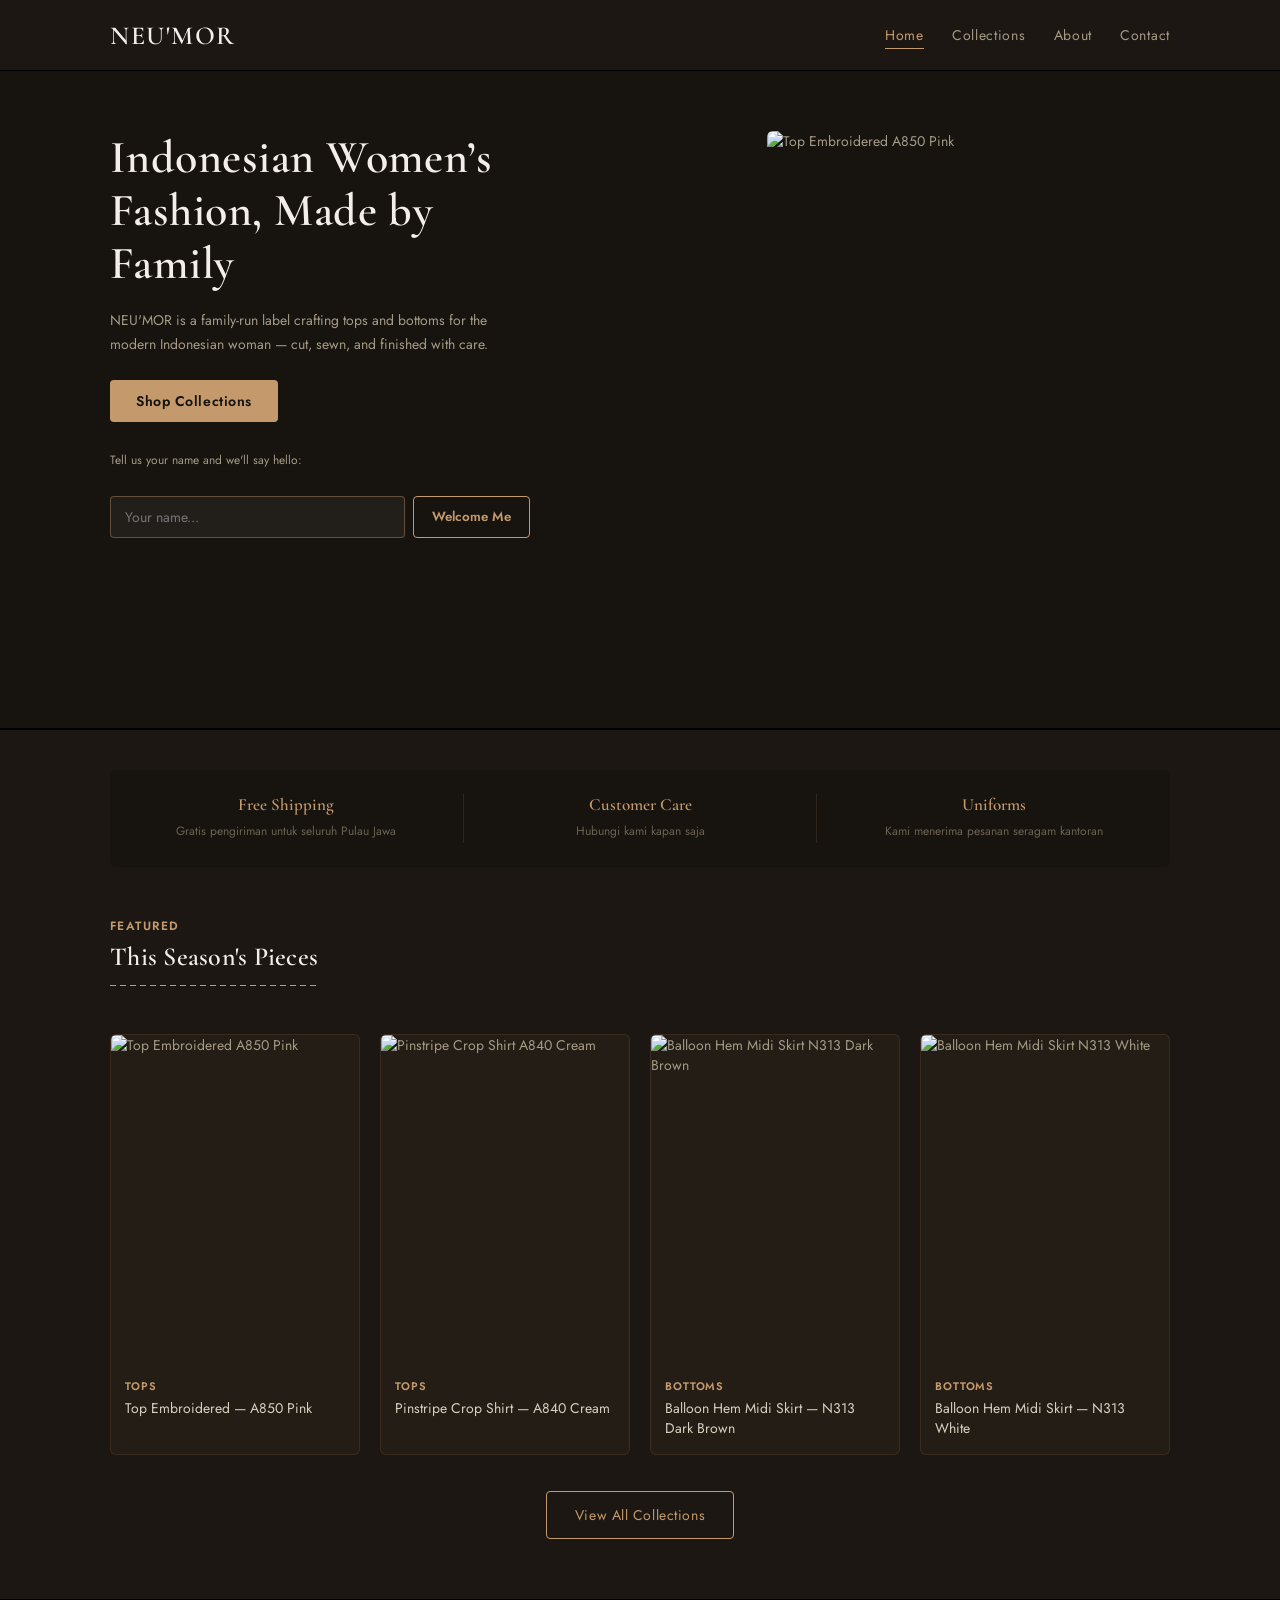
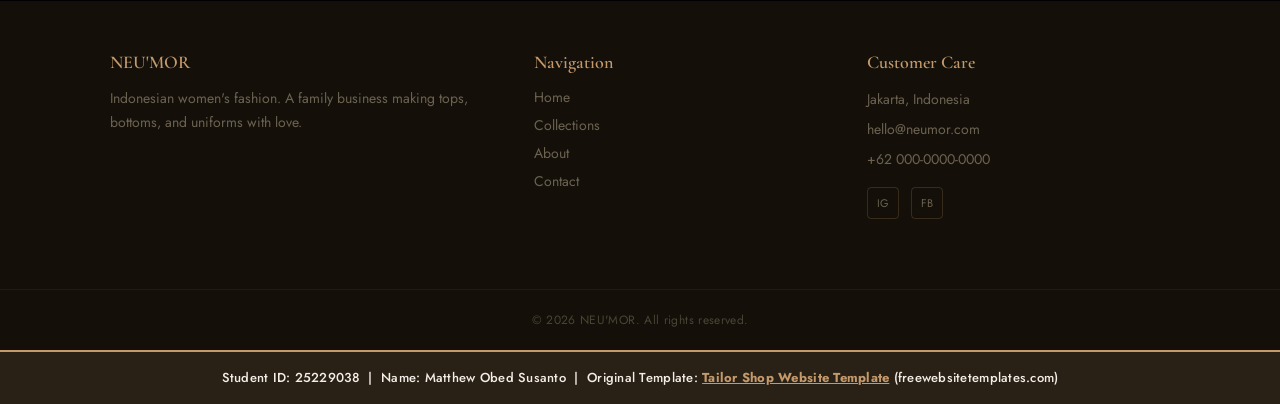
==== index.html @ 1175af2b "Update index.html" ====
<!DOCTYPE html>
<!-- Website template by freewebsitetemplates.com, adapted for NEU'MOR -->
<html lang="en">
<head>
	<meta charset="UTF-8">
	<meta name="viewport" content="width=device-width, initial-scale=1.0">
	<title>NEU'MOR — Indonesian Women's Fashion SOSOOOOOSOSO COOOOLSLLSLLL</title>
	<meta name="description" content="NEU'MOR is a family-run Indonesian women's fashion brand crafting tops and bottoms with care.">
	<link rel="stylesheet" type="text/css" href="style.css">
</head>
<body>
<script>
		var visitorName = window.prompt("Hello, please input your name:");
		if (visitorName && visitorName.trim() !== "") {
			window.alert("Welcome to NEU'MOR, " + visitorName.trim() + "! Where heritage meets modernity.");
		} else {
			window.alert("Welcome to NEU'MOR! Where heritage meets modernity.");
		}
	</script>
	<div id="header">
		<div>
			<a href="index.html" id="logo">NEU'MOR</a>
			<ul>
				<li class="current">
					<a href="index.html">Home</a>
				</li>
				<li>
					<a href="product.html">Collections</a>
				</li>
				<li>
					<a href="about.html">About</a>
				</li>
				<li>
					<a href="contact.html">Contact</a>
				</li>
			</ul>
		</div>
	</div>

	<!-- Welcoming message, shown by JS on page load (index page only) -->
	<div id="welcome-banner">
		<p>★ Welcome to NEU'MOR! Where heritage meets modernity. ★ <button id="banner-close" aria-label="Close">&times;</button></p>
	</div>

	<div id="body">
		<div id="featured">
			<div class="first">
				<div>
					<h1>Indonesian Women&#8217;s Fashion, Made by Family</h1>
					<p>
						NEU'MOR is a family-run label crafting tops and bottoms for the modern Indonesian woman — cut, sewn, and finished with care.
					</p>
					<a href="product.html" id="shopnow">Shop Collections</a>

					<!-- Custom JS function: personalized greeting, takes the visitor's name as input -->
					<div class="hero-greeting">
						<p class="hint">Tell us your name and we'll say hello:</p>
						<form id="greeting-form" onsubmit="return showGreeting(event)">
							<input type="text" id="name-input" placeholder="Your name...">
							<button type="submit">Welcome Me</button>
						</form>
						<div id="greeting-result"></div>
					</div>
				</div>
			</div>
			<div class="last">
				<img src="https://neumor.com/wp-content/uploads/2026/05/A850-PINK-1-510x765.jpg" alt="Top Embroidered A850 Pink">
			</div>
		</div>

		<div id="content">
			<div id="home">

				<ul class="info-strips">
					<li>
						<h2>Free Shipping</h2>
						<p>Gratis pengiriman untuk seluruh Pulau Jawa</p>
					</li>
					<li>
						<h2>Customer Care</h2>
						<p>Hubungi kami kapan saja</p>
					</li>
					<li>
						<h2>Uniforms</h2>
						<p>Kami menerima pesanan seragam kantoran</p>
					</li>
				</ul>

				<h4>Featured</h4>
				<h1 class="section-heading">This Season's Pieces</h1>
				<ul class="product-list" style="margin-top:24px;">
					<li>
						<img src="https://neumor.com/wp-content/uploads/2026/05/A850-PINK-1-510x765.jpg" alt="Top Embroidered A850 Pink">
						<div>
							<span>Tops</span>
							<h2>Top Embroidered — A850 Pink</h2>
						</div>
					</li>
					<li>
						<img src="https://neumor.com/wp-content/uploads/2026/05/A840-CREAM-2-510x765.jpg" alt="Pinstripe Crop Shirt A840 Cream">
						<div>
							<span>Tops</span>
							<h2>Pinstripe Crop Shirt — A840 Cream</h2>
						</div>
					</li>
					<li>
						<img src="https://neumor.com/wp-content/uploads/2026/02/N313-DBROWN-3-510x765.jpg" alt="Balloon Hem Midi Skirt N313 Dark Brown">
						<div>
							<span>Bottoms</span>
							<h2>Balloon Hem Midi Skirt — N313 Dark Brown</h2>
						</div>
					</li>
					<li>
						<img src="https://neumor.com/wp-content/uploads/2025/10/N313-WHITE-10-510x765.jpg" alt="Balloon Hem Midi Skirt N313 White">
						<div>
							<span>Bottoms</span>
							<h2>Balloon Hem Midi Skirt — N313 White</h2>
						</div>
					</li>
				</ul>
				<p class="text-center">
					<a href="product.html" class="btn-outline">View All Collections</a>
				</p>
			</div>
		</div>
	</div>

	<div id="footer">
		<div class="cols">
			<div class="brand">
				<h4>NEU'MOR</h4>
				<p>Indonesian women's fashion. A family business making tops, bottoms, and uniforms with love.</p>
			</div>
			<div>
				<h4>Navigation</h4>
				<ul>
					<li><a href="index.html">Home</a></li>
					<li><a href="product.html">Collections</a></li>
					<li><a href="about.html">About</a></li>
					<li><a href="contact.html">Contact</a></li>
				</ul>
			</div>
			<div>
				<h4>Customer Care</h4>
				<p>Jakarta, Indonesia</p>
				<p>hello@neumor.com</p>
				<p>+62 000-0000-0000</p>
				<div class="social">
					<a href="https://www.instagram.com/neumor_official/" target="_blank">IG</a>
					<a href="https://www.facebook.com/Neumorofficial" target="_blank">FB</a>
				</div>
			</div>
		</div>
		<p class="footnote">
			&copy; 2026 NEU'MOR. All rights reserved.
		</p>
		<p class="footnote credit">
			Student ID: 25229038 &nbsp;|&nbsp; Name: Matthew Obed Susanto &nbsp;|&nbsp; Original Template: <a href="https://freewebsitetemplates.com/preview/tailorshopwebsitetemplate/index.html" target="_blank">Tailor Shop Website Template</a> (freewebsitetemplates.com)
		</p>
	</div>

	<script src="js/script.js"></script>
</body>
</html>
---- style.css ----
/* Website template by freewebsitetemplates.com — modified for NEU'MOR */
@import url('https://fonts.googleapis.com/css2?family=Cormorant+Garamond:wght@400;500;600;700&family=Jost:wght@300;400;500;600&display=swap');

* {
	box-sizing: border-box;
}
body {
	background: #17130f;
	color: #a49a86;
	font-family: 'Jost', Arial, Helvetica, sans-serif;
	font-size: 14px;
	margin: 0;
	min-width: 320px;
	padding: 0;
}
a {
	outline: none;
}
img {
	border: 0;
	max-width: 100%;
}
p {
	line-height: 24px;
	margin: 0;
}
p a {
	color: #a49a86;
}
p a:hover,
#footer div div.last div a:hover,
#body div#content div#product ul li h2 a:hover {
	color: #C49A6C;
}

/* ============ HEADER ============ */
#header {
	background: #1c1712;
	border-bottom: 1px solid #000000;
	position: sticky;
	top: 0;
	z-index: 100;
}
#header div {
	margin: 0 auto;
	overflow: hidden;
	padding: 0 20px;
	max-width: 1100px;
	display: flex;
	align-items: center;
	justify-content: space-between;
	height: 70px;
}
#header div a#logo {
	color: #F3EFE8;
	font-family: 'Cormorant Garamond', Georgia, serif;
	font-size: 26px;
	font-weight: 600;
	letter-spacing: 0.06em;
	text-decoration: none;
}
#header div ul {
	list-style: none;
	margin: 0;
	padding: 0;
	display: flex;
}
#header div ul li {
	padding: 0 0 0 28px;
}
#header div ul li a {
	color: #a49a86;
	font-family: 'Jost', Arial, sans-serif;
	font-size: 14px;
	letter-spacing: 0.05em;
	text-decoration: none;
	transition: color 0.2s;
}
#header div ul li.current a,
#header div ul li a:hover {
	color: #C49A6C;
}

/* ============ WELCOME BANNER (JS-triggered) ============ */
#welcome-banner {
	background: #C49A6C;
	color: #17130f;
	text-align: center;
	padding: 12px 16px;
	font-family: 'Jost', sans-serif;
	letter-spacing: 0.04em;
	display: none;
}
#welcome-banner.show {
	display: block;
	animation: welcomeFade 0.5s ease-in;
}
@keyframes welcomeFade {
	from { opacity: 0; }
	to { opacity: 1; }
}

/* ============ BODY / FEATURED (hero areas) ============ */
#body {
	width: 100%;
}
#body div#featured {
	margin: 0 auto;
	max-width: 1100px;
	overflow: hidden;
	padding: 0 20px;
}

/* --- Home hero: split layout like the original template's div.first / div.last --- */
#body div#featured div.first {
	float: left;
	overflow: hidden;
	padding: 60px 0;
	width: 58%;
}
#body div#featured div.first div {
	font-family: 'Cormorant Garamond', Georgia, serif;
	max-width: 420px;
}
#body div#featured div.first div h1 {
	color: #F3EFE8;
	font-size: 46px;
	font-weight: 600;
	line-height: 1.15;
	letter-spacing: 0.01em;
	margin: 0 0 18px;
}
#body div#featured div.first div p {
	font-family: 'Jost', sans-serif;
	color: #a49a86;
	line-height: 24px;
	margin: 0 0 24px;
}
#body div#featured div.first div a#shopnow {
	background: #C49A6C;
	border-radius: 4px;
	color: #17130f;
	display: inline-block;
	font-family: 'Jost', sans-serif;
	font-weight: 600;
	height: 42px;
	letter-spacing: 0.04em;
	line-height: 42px;
	padding: 0 26px;
	text-decoration: none;
	transition: background 0.2s;
}
#body div#featured div.first div a#shopnow:hover {
	background: #B8895C;
}
#body div#featured div.last {
	float: right;
	padding: 60px 0;
	width: 38%;
}
#body div#featured div.last img {
	display: block;
	border-radius: 6px;
	width: 100%;
	aspect-ratio: 3/4;
	object-fit: cover;
}

/* --- Product/About/Contact hero: single heading block --- */
#body div#featured h3 {
	color: #F3EFE8;
	font-family: 'Cormorant Garamond', Georgia, serif;
	font-size: 32px;
	font-weight: 600;
	letter-spacing: 0.02em;
	line-height: 1.3;
	text-align: center;
	padding: 56px 0 8px;
	margin: 0;
}
#body div#featured p.tagline {
	text-align: center;
	color: #756c5c;
	max-width: 480px;
	margin: 0 auto;
	padding: 0 0 40px;
}

/* ============ CONTENT WRAPPER ============ */
#body div#content {
	background: #1c1712;
	border-bottom: 2px solid #000000;
	border-top: 2px solid #000000;
	padding: 40px 0 60px;
	width: 100%;
}
#body div#content div#home,
#body div#content div#product,
#body div#content div#about,
#body div#content div#contact {
	margin: 0 auto;
	overflow: hidden;
	max-width: 1100px;
	padding: 0 20px;
}
#body div#content h4 {
	color: #C49A6C;
	font-family: 'Jost', sans-serif;
	font-size: 12px;
	font-weight: 600;
	letter-spacing: 0.12em;
	text-transform: uppercase;
	margin: 0 0 6px;
}

/* Section heading — signature seam divider (hand-stitched motif) */
.section-heading {
	font-family: 'Cormorant Garamond', Georgia, serif;
	font-size: 26px;
	font-weight: 600;
	color: #F3EFE8;
	letter-spacing: 0.01em;
	position: relative;
	padding-bottom: 14px;
	margin: 0 0 24px;
	display: inline-block;
}
.section-heading::after {
	content: "";
	position: absolute;
	left: 0;
	bottom: 0;
	width: 100%;
	height: 1px;
	background-image: linear-gradient(to right, #C49A6C 60%, transparent 0%);
	background-size: 10px 1px;
	background-repeat: repeat-x;
}

/* ============ HOME — welcome / greeting card ============ */
.hero-greeting {
	margin-top: 26px;
	max-width: 380px;
}
.hero-greeting p.hint {
	color: #756c5c;
	font-size: 12px;
	margin: 0 0 10px;
}
#greeting-form {
	display: flex;
	gap: 8px;
}
#greeting-form input {
	flex: 1;
	background: rgba(255,255,255,0.05);
	border: 1px solid rgba(196,154,108,0.4);
	border-radius: 4px;
	color: #F3EFE8;
	padding: 10px 14px;
	font-family: 'Jost', sans-serif;
	font-size: 14px;
}
#greeting-form input:focus {
	outline: none;
	border-color: #C49A6C;
}
#greeting-form button {
	background: transparent;
	border: 1px solid #C49A6C;
	border-radius: 4px;
	color: #C49A6C;
	font-family: 'Jost', sans-serif;
	font-weight: 600;
	padding: 0 18px;
	cursor: pointer;
	transition: background 0.2s, color 0.2s;
}
#greeting-form button:hover {
	background: #C49A6C;
	color: #17130f;
}
#greeting-result .greeting-box {
	margin-top: 14px;
	background: #241d16;
	border: 1px solid #C49A6C;
	color: #F3EFE8;
	border-radius: 6px;
	padding: 14px 16px;
	max-width: 380px;
	opacity: 1;
	animation: greetingSlide 0.4s ease-out;
}
#greeting-result .greeting-box p:first-child {
	font-family: 'Cormorant Garamond', Georgia, serif;
	font-size: 18px;
	font-weight: 600;
	color: #C49A6C;
	margin: 0 0 4px;
}
#greeting-result .greeting-box p:last-child {
	font-size: 13px;
	color: #d8d0bf;
}
@keyframes greetingSlide {
	from { opacity: 0; transform: translateY(-14px); }
	to { opacity: 1; transform: translateY(0); }
}

/* 2) Nav link hover underline sweep */
#header div ul li a {
	position: relative;
	padding-bottom: 4px;
}
#header div ul li a::after {
	content: "";
	position: absolute;
	left: 0;
	bottom: 0;
	width: 0;
	height: 1px;
	background: #C49A6C;
	transition: width 0.25s ease;
}
#header div ul li a:hover::after,
#header div ul li.current a::after {
	width: 100%;
}

/* 3) Footer credit line */
#footer p.footnote.credit {
	color: #F3EFE8;
	background: #2a2116;
	padding: 14px 20px;
	margin: 0;
	border-top: 2px solid #C49A6C;
	font-size: 13px;
	font-weight: 500;
	letter-spacing: 0.02em;
}
#footer p.footnote.credit a {
	color: #C49A6C;
	font-weight: 700;
	text-decoration: underline;
}

/* 4) Welcome banner close button */
#welcome-banner button#banner-close {
	background: none;
	border: none;
	color: #17130f;
	font-size: 16px;
	line-height: 1;
	margin-left: 10px;
	cursor: pointer;
	vertical-align: middle;
}

/* ============ INFO STRIPS ============ */
#body div#content div#home ul.info-strips {
	list-style: none;
	margin: 0 0 50px;
	padding: 24px 0;
	background: #17130f;
	border-radius: 6px;
	display: flex;
	text-align: center;
}
#body div#content div#home ul.info-strips li {
	flex: 1;
	border-left: 1px solid rgba(196,154,108,0.15);
}
#body div#content div#home ul.info-strips li:first-child {
	border: none;
}
#body div#content div#home ul.info-strips li h2 {
	font-family: 'Cormorant Garamond', Georgia, serif;
	color: #C49A6C;
	font-size: 17px;
	font-weight: 600;
	margin: 0 0 4px;
}
#body div#content div#home ul.info-strips li p {
	font-size: 12px;
	color: #6b6252;
}

/* ============ PRODUCT GRID (Home teaser + Collections page) ============ */
#body div#content ul.product-list {
	list-style: none;
	margin: 0;
	overflow: hidden;
	padding: 0;
	display: grid;
	grid-template-columns: repeat(4, 1fr);
	gap: 20px;
}
#body div#content ul.product-list li {
	background: #241d16;
	border: 1px solid rgba(196,154,108,0.12);
	border-radius: 6px;
	overflow: hidden;
	transition: border-color 0.25s, transform 0.25s;
}
#body div#content ul.product-list li:hover {
	border-color: #C49A6C;
	transform: translateY(-3px);
}
#body div#content ul.product-list li img {
	display: block;
	width: 100%;
	aspect-ratio: 3/4;
	object-fit: cover;
}
#body div#content ul.product-list li div {
	padding: 12px 14px 16px;
}
#body div#content ul.product-list li span {
	color: #C49A6C;
	font-size: 11px;
	font-weight: 600;
	letter-spacing: 0.08em;
	text-transform: uppercase;
	display: block;
	margin: 0 0 4px;
}
#body div#content ul.product-list li h2 {
	color: #d8d0bf;
	font-family: 'Jost', sans-serif;
	font-size: 14px;
	font-weight: 400;
	line-height: 20px;
	margin: 0;
}
p.text-center {
	text-align: center;
	margin: 36px 0 0;
}
a.btn-outline {
	display: inline-block;
	border: 1px solid #C49A6C;
	color: #C49A6C;
	border-radius: 4px;
	padding: 11px 28px;
	font-family: 'Jost', sans-serif;
	letter-spacing: 0.04em;
	text-decoration: none;
	transition: background 0.2s, color 0.2s;
}
a.btn-outline:hover {
	background: #C49A6C;
	color: #17130f;
}

/* ============ COLLECTIONS PAGE — filter bar ============ */
div.filter-bar {
	display: flex;
	justify-content: center;
	gap: 12px;
	margin: 0 0 34px;
}
div.filter-bar button.filter-btn {
	background: #17130f;
	border: 1px solid rgba(196,154,108,0.3);
	border-radius: 4px;
	color: #a49a86;
	font-family: 'Jost', sans-serif;
	font-size: 13px;
	letter-spacing: 0.04em;
	padding: 9px 24px;
	cursor: pointer;
	transition: all 0.2s;
}
div.filter-bar button.filter-btn:hover {
	border-color: #C49A6C;
	color: #C49A6C;
}
div.filter-bar button.filter-btn.active {
	background: #C49A6C;
	border-color: #C49A6C;
	color: #17130f;
}

/* ============ ABOUT PAGE ============ */
#body div#content div#about div.story {
	display: grid;
	grid-template-columns: 1fr 1fr;
	gap: 40px;
	align-items: center;
	padding: 0 0 60px;
}
#body div#content div#about div.story img {
	border-radius: 6px;
	width: 100%;
	aspect-ratio: 3/4;
	object-fit: cover;
}
#body div#content div#about div.story p {
	color: #8c8270;
	margin: 0 0 14px;
	line-height: 1.7;
}
#body div#content div#about ul.values {
	list-style: none;
	margin: 0;
	padding: 32px 0;
	background: #17130f;
	border-radius: 6px;
	display: grid;
	grid-template-columns: repeat(3, 1fr);
	gap: 10px;
	text-align: center;
}
#body div#content div#about ul.values li {
	padding: 0 24px;
	border-left: 1px solid rgba(196,154,108,0.15);
}
#body div#content div#about ul.values li:first-child {
	border: none;
}
#body div#content div#about ul.values li h2 {
	font-family: 'Cormorant Garamond', Georgia, serif;
	color: #C49A6C;
	font-size: 19px;
	font-weight: 600;
	margin: 0 0 8px;
}
#body div#content div#about ul.values li p {
	color: #6b6252;
	font-size: 13px;
}

/* ============ CONTACT PAGE ============ */
#body div#content div#contact {
	display: grid;
	grid-template-columns: 1fr 1.4fr;
	gap: 50px;
	padding-top: 10px;
}
#body div#content div#contact div.details h3 {
	color: #6b6252;
	font-size: 11px;
	font-weight: 600;
	letter-spacing: 0.1em;
	text-transform: uppercase;
	margin: 22px 0 4px;
}
#body div#content div#contact div.details h3:first-child {
	margin-top: 0;
}
#body div#content div#contact div.details p {
	color: #d8d0bf;
}
#body div#content div#contact div.details p a {
	color: #d8d0bf;
	text-decoration: none;
}
#body div#content div#contact div.shipping-note {
	margin-top: 24px;
	background: #17130f;
	border-radius: 6px;
	padding: 18px;
}
#body div#content div#contact div.shipping-note p {
	color: #8c8270;
	font-size: 13px;
}
#body div#content div#contact form {
	background: #17130f;
	border-radius: 6px;
	padding: 28px;
}
#body div#content div#contact form label {
	display: block;
	margin: 0 0 16px;
}
#body div#content div#contact form label span {
	display: block;
	color: #6b6252;
	font-size: 11px;
	font-weight: 600;
	letter-spacing: 0.08em;
	text-transform: uppercase;
	margin: 0 0 6px;
}
#body div#content div#contact form label input,
#body div#content div#contact form label textarea {
	width: 100%;
	background: #241d16;
	border: 1px solid rgba(196,154,108,0.2);
	border-radius: 4px;
	color: #F3EFE8;
	font-family: 'Jost', sans-serif;
	font-size: 14px;
	padding: 11px 14px;
}
#body div#content div#contact form label textarea {
	resize: none;
}
#body div#content div#contact form label input:focus,
#body div#content div#contact form label textarea:focus {
	outline: none;
	border-color: #C49A6C;
}
#body div#content div#contact form input#submit {
	background: #C49A6C;
	border: none;
	border-radius: 4px;
	color: #17130f;
	cursor: pointer;
	font-family: 'Jost', sans-serif;
	font-weight: 600;
	letter-spacing: 0.04em;
	padding: 12px;
	width: 100%;
}
#body div#content div#contact form input#submit:hover {
	background: #B8895C;
}
div.form-success {
	background: #17130f;
	border-radius: 6px;
	padding: 40px 24px;
	text-align: center;
}
div.form-success h3 {
	font-family: 'Cormorant Garamond', Georgia, serif;
	color: #F3EFE8;
	font-size: 22px;
	margin: 0 0 8px;
}
div.form-success p {
	color: #8c8270;
}

/* ============ FOOTER — three columns ============ */
#footer {
	background: #141009;
	font-family: 'Jost', sans-serif;
}
#footer div.cols {
	max-width: 1100px;
	margin: 0 auto;
	padding: 50px 20px;
	display: grid;
	grid-template-columns: 1.3fr 1fr 1fr;
	gap: 30px;
}
#footer div.cols div h4 {
	color: #C49A6C;
	font-family: 'Cormorant Garamond', Georgia, serif;
	font-size: 18px;
	font-weight: 600;
	margin: 0 0 14px;
}
#footer div.cols div.brand p {
	color: #6b6252;
	line-height: 1.7;
}
#footer div.cols div ul {
	list-style: none;
	margin: 0;
	padding: 0;
}
#footer div.cols div ul li {
	margin: 0 0 8px;
}
#footer div.cols div ul li a {
	color: #6b6252;
	text-decoration: none;
}
#footer div.cols div ul li a:hover {
	color: #C49A6C;
}
#footer div.cols div p {
	color: #6b6252;
	margin: 0 0 6px;
}
#footer div.cols div.social {
	margin: 16px 0 20px;
	display: flex;
	gap: 12px;
}
#footer div.cols div.social a {
	color: #6b6252;
	border: 1px solid rgba(196,154,108,0.2);
	border-radius: 4px;
	width: 32px;
	height: 32px;
	display: flex;
	align-items: center;
	justify-content: center;
	text-decoration: none;
	font-size: 11px;
	text-transform: uppercase;
}
#footer div.cols div.social a:hover {
	border-color: #C49A6C;
	color: #C49A6C;
}
#footer div.cols form.newsletter {
	display: flex;
	overflow: hidden;
	border-radius: 4px;
}
#footer div.cols form.newsletter input#newsletter {
	flex: 1;
	border: none;
	background: #241d16;
	color: #a49a86;
	font-family: 'Jost', sans-serif;
	font-size: 13px;
	padding: 0 12px;
	height: 38px;
}
#footer div.cols form.newsletter input#go {
	background: #C49A6C;
	border: none;
	color: #17130f;
	cursor: pointer;
	font-weight: 600;
	padding: 0 16px;
}
#footer p.footnote {
	border-top: 1px solid rgba(196,154,108,0.08);
	color: #4a4436;
	font-size: 12px;
	letter-spacing: 0.03em;
	text-align: center;
	padding: 18px 20px;
	margin: 0;
}
#footer p.footnote a {
	color: #6b6252;
}

/* ============ RESPONSIVE ============ */
@media (max-width: 860px) {
	#header div ul li {
		padding: 0 0 0 16px;
	}
	#body div#featured div.first,
	#body div#featured div.last {
		float: none;
		width: 100%;
	}
	#body div#content ul.product-list {
		grid-template-columns: repeat(2, 1fr);
	}
	#body div#content div#home ul.info-strips,
	#body div#content div#about ul.values {
		flex-direction: column;
		grid-template-columns: 1fr;
	}
	#body div#content div#home ul.info-strips li,
	#body div#content div#about ul.values li {
		border: none;
		padding: 10px 0;
	}
	#body div#content div#about div.story,
	#body div#content div#contact {
		grid-template-columns: 1fr;
	}
	#footer div.cols {
		grid-template-columns: 1fr;
	}
	#greeting-form {
		flex-direction: column;
	}
}
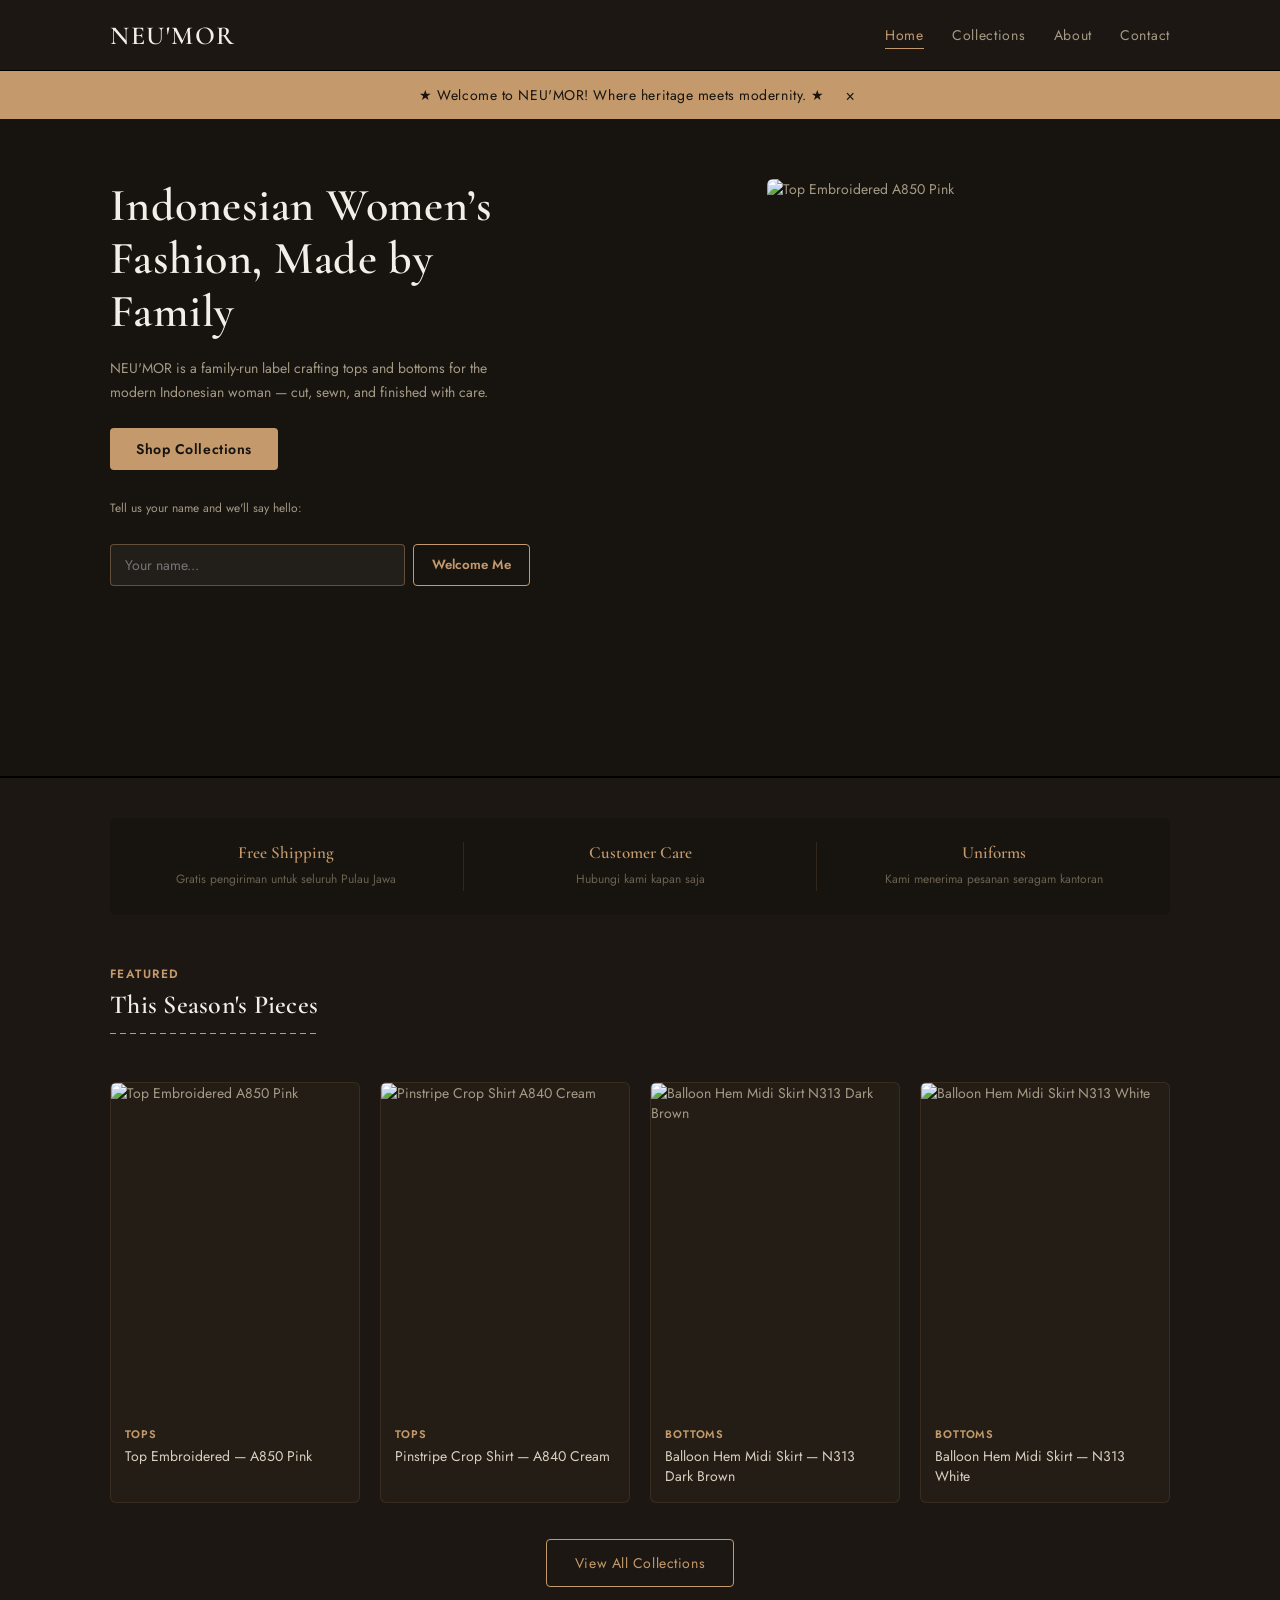
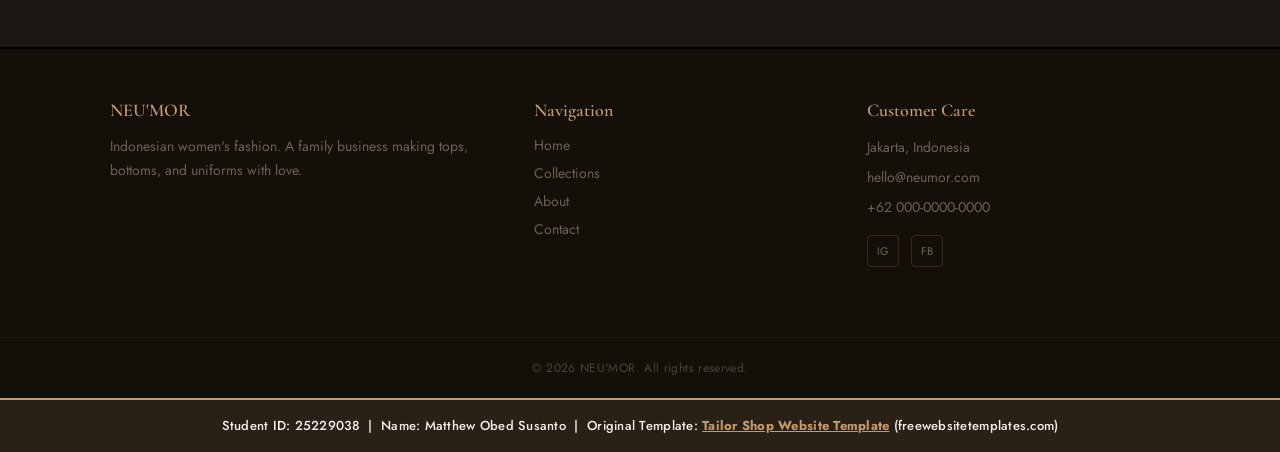
==== commit e23ab09b: "Update index.html" ====
--- a/index.html
+++ b/index.html
@@ -4,7 +4,7 @@
 <head>
 	<meta charset="UTF-8">
 	<meta name="viewport" content="width=device-width, initial-scale=1.0">
-	<title>NEU'MOR — Indonesian Women's Fashion SOSOOOOOSOSO COOOOLSLLSLLL</title>
+	<title>NEU'MOR — Indonesian Women's Fashion</title>
 	<meta name="description" content="NEU'MOR is a family-run Indonesian women's fashion brand crafting tops and bottoms with care.">
 	<link rel="stylesheet" type="text/css" href="style.css">
 </head>
@@ -159,6 +159,6 @@
 		</p>
 	</div>
 
-	<script src="js/script.js"></script>
+	<script src="script.js"></script>
 </body>
 </html>
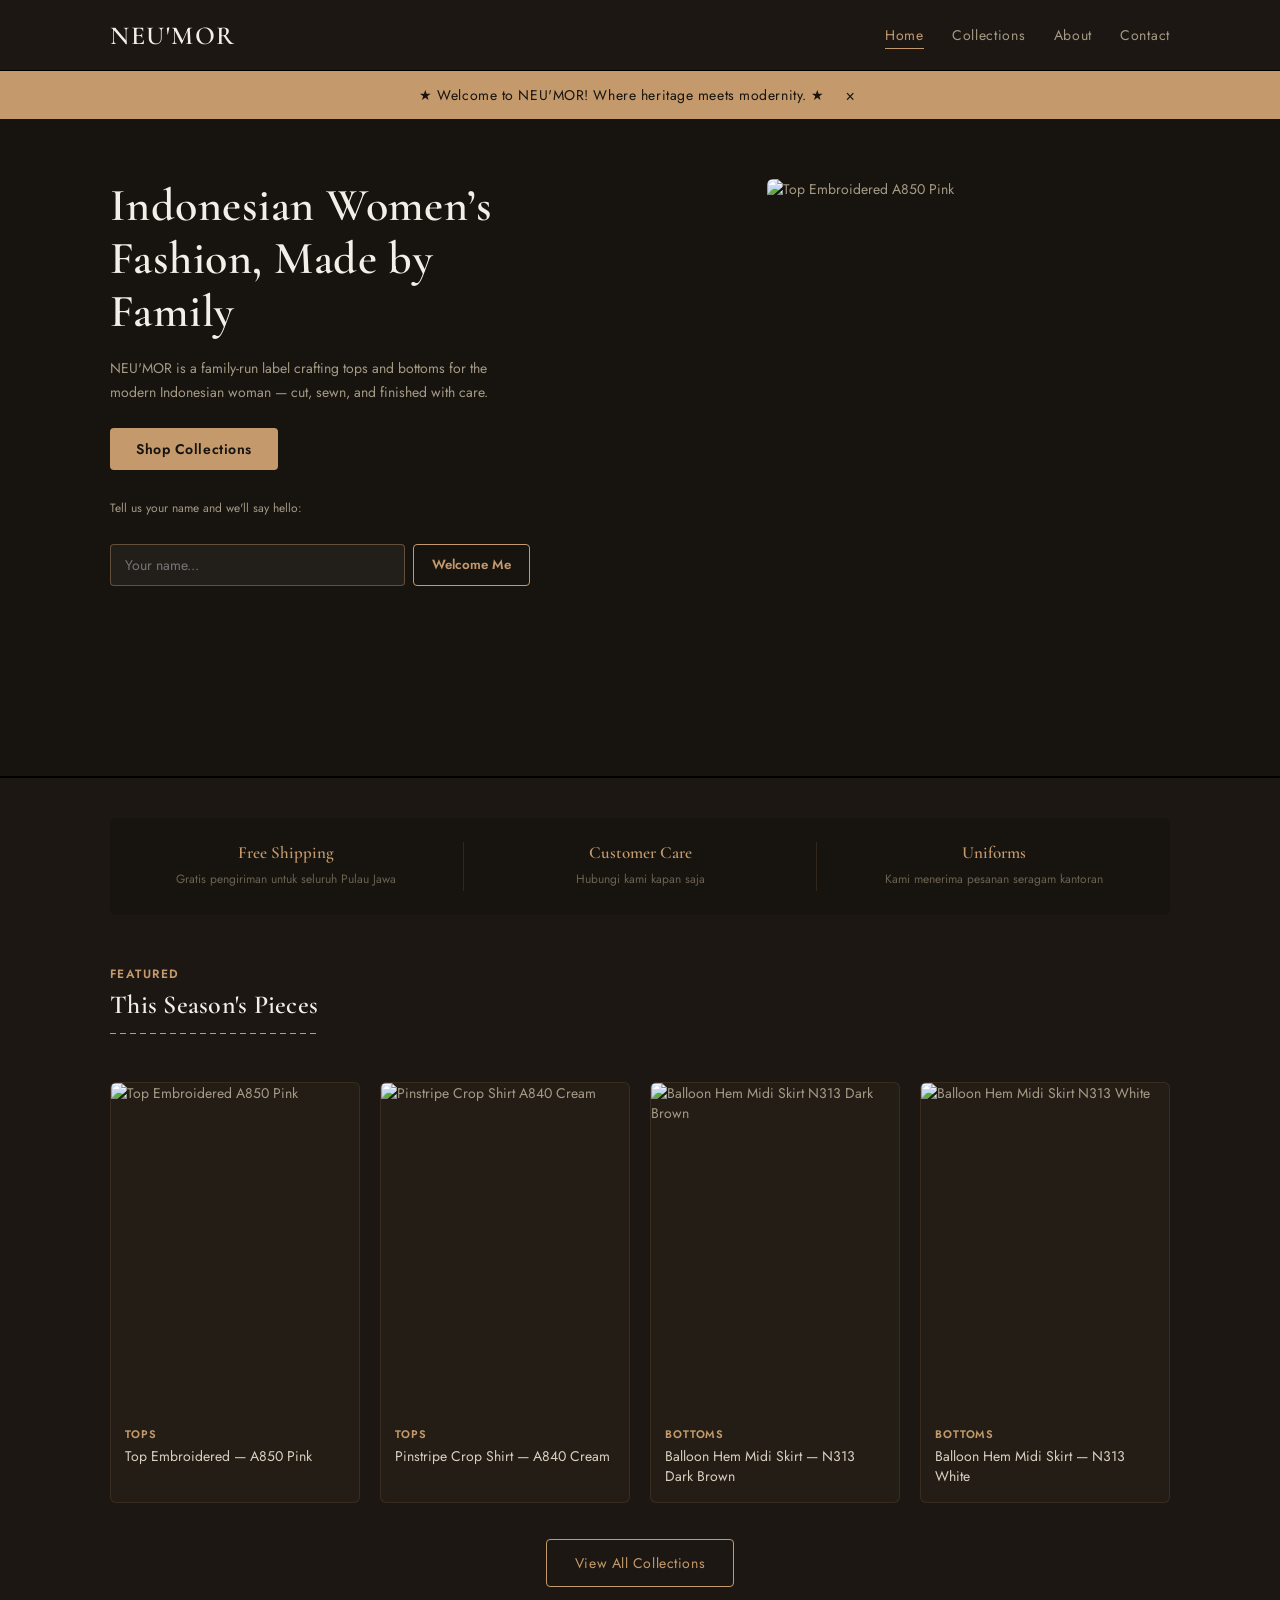
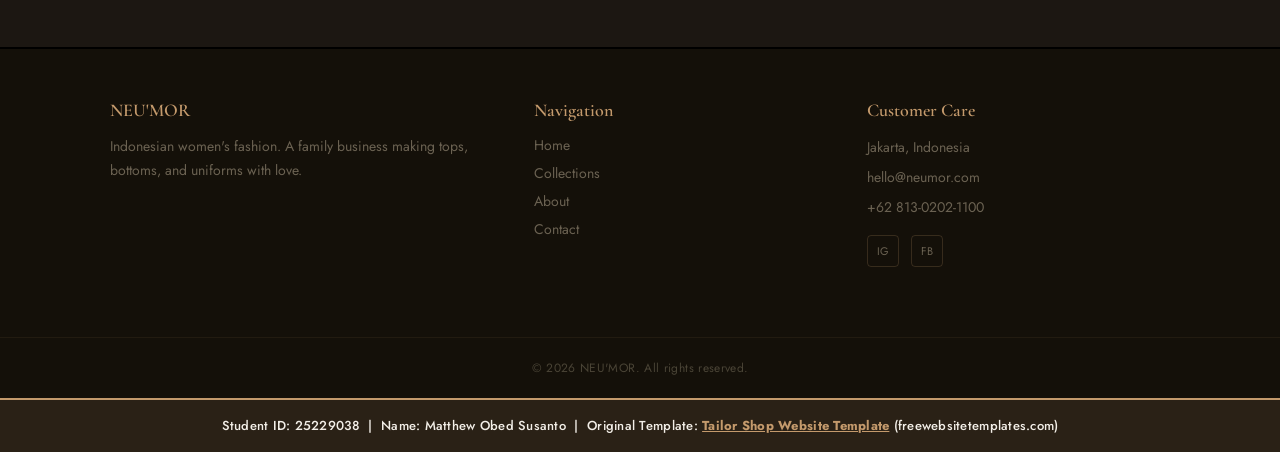
==== commit 3284c2eb: "Update index.html" ====
--- a/index.html
+++ b/index.html
@@ -144,7 +144,7 @@
 				<h4>Customer Care</h4>
 				<p>Jakarta, Indonesia</p>
 				<p>hello@neumor.com</p>
-				<p>+62 000-0000-0000</p>
+				<p>+62 813-0202-1100</p>
 				<div class="social">
 					<a href="https://www.instagram.com/neumor_official/" target="_blank">IG</a>
 					<a href="https://www.facebook.com/Neumorofficial" target="_blank">FB</a>
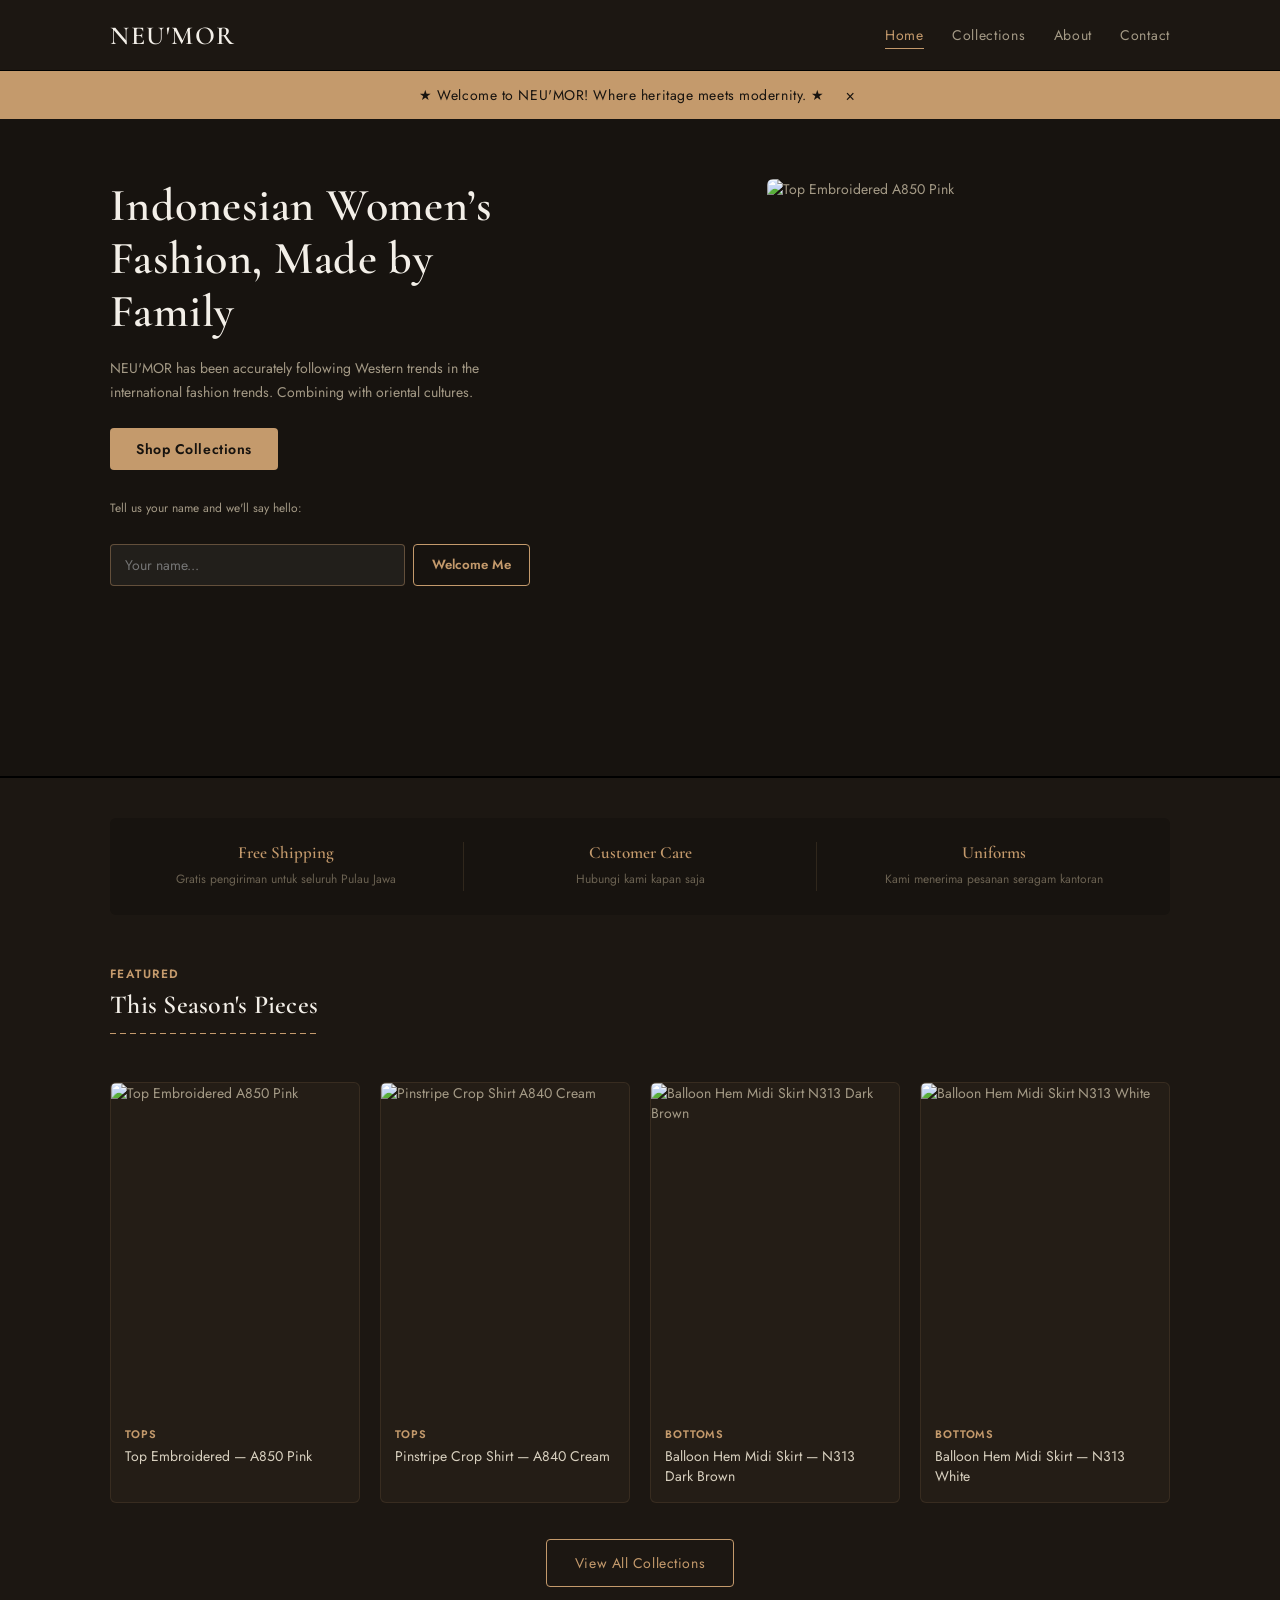
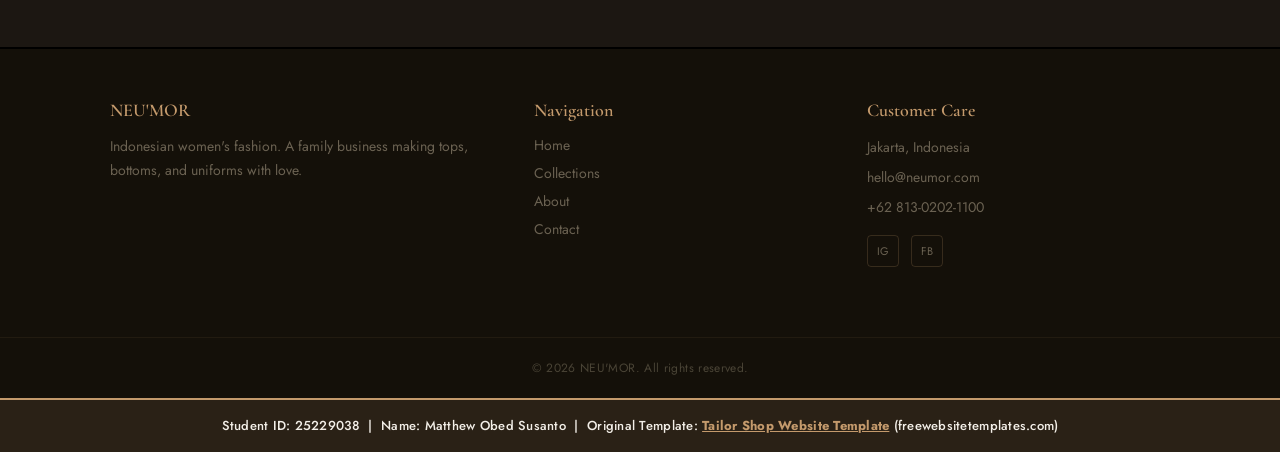
==== commit 0f4404b6: "Update index.html" ====
--- a/index.html
+++ b/index.html
@@ -48,7 +48,7 @@
 				<div>
 					<h1>Indonesian Women&#8217;s Fashion, Made by Family</h1>
 					<p>
-						NEU'MOR is a family-run label crafting tops and bottoms for the modern Indonesian woman — cut, sewn, and finished with care.
+						NEU'MOR has been accurately following Western trends in the international fashion trends. Combining with oriental cultures.
 					</p>
 					<a href="product.html" id="shopnow">Shop Collections</a>
 
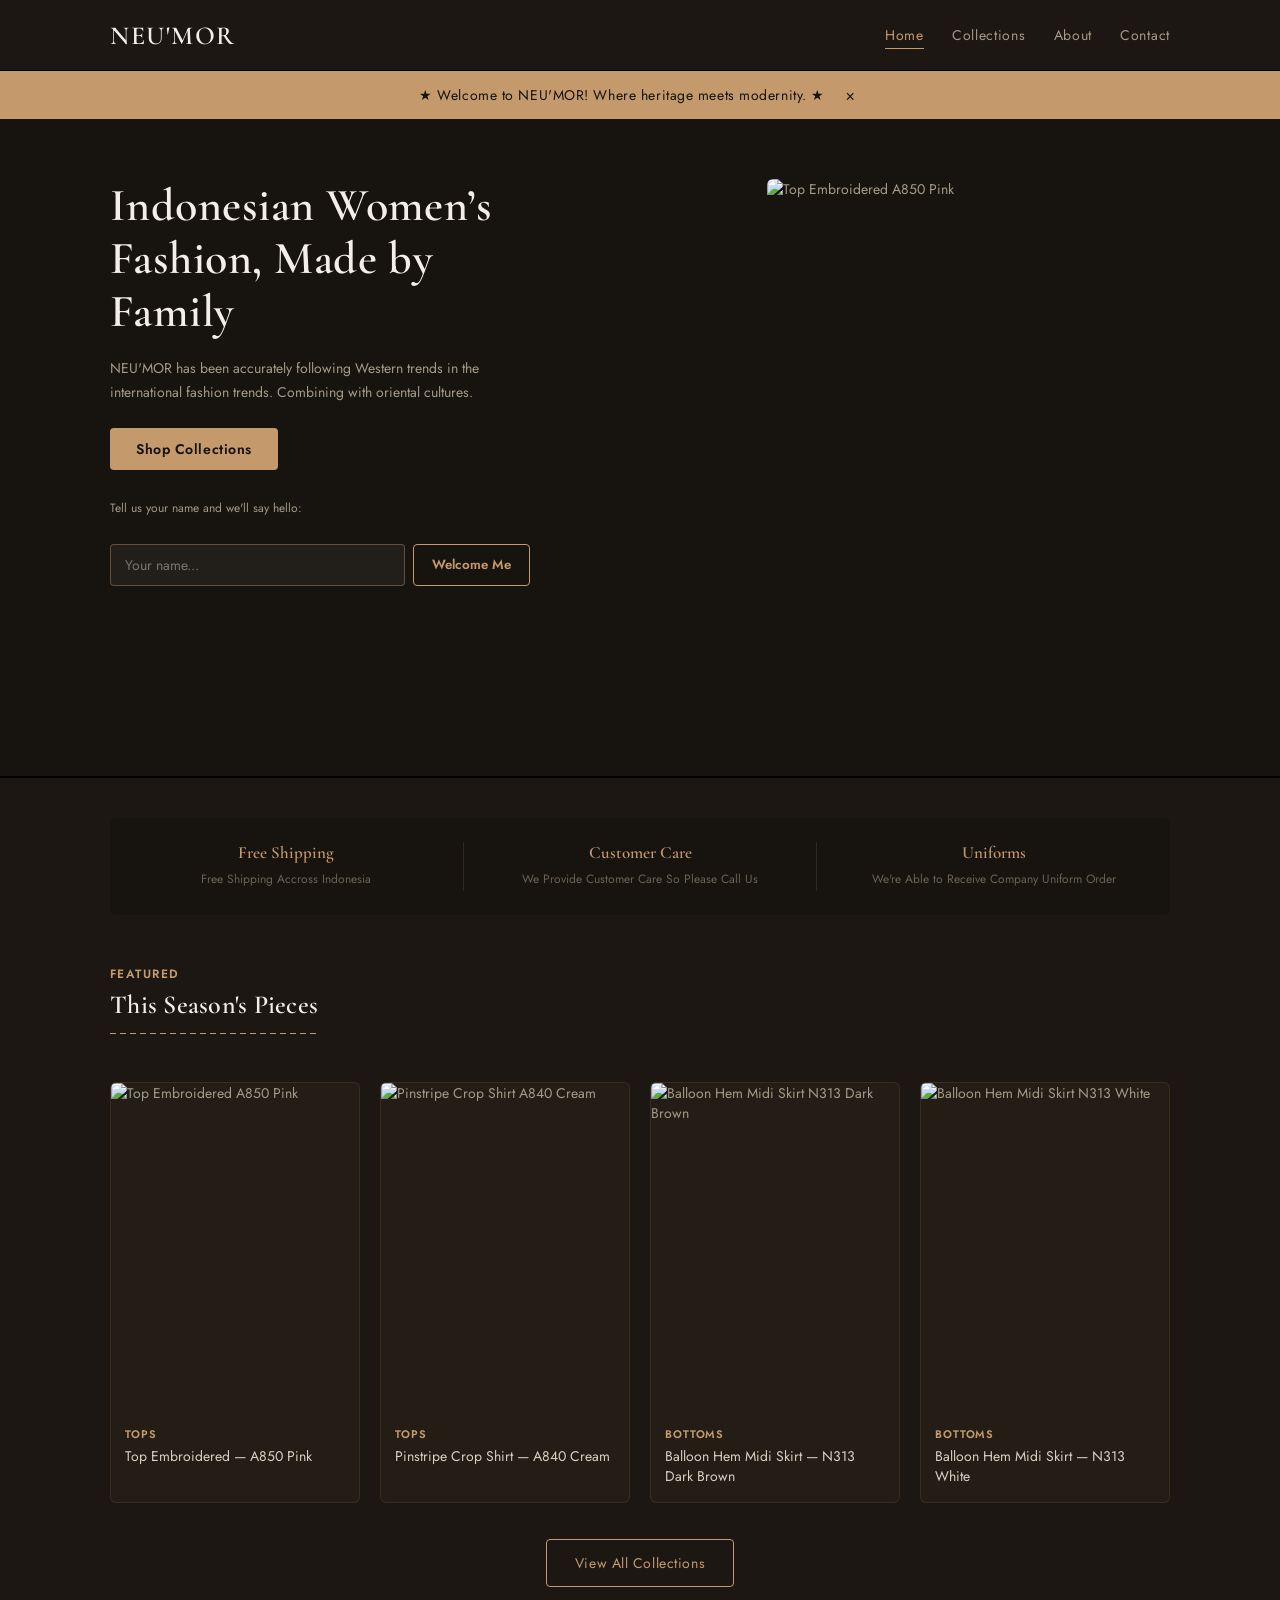
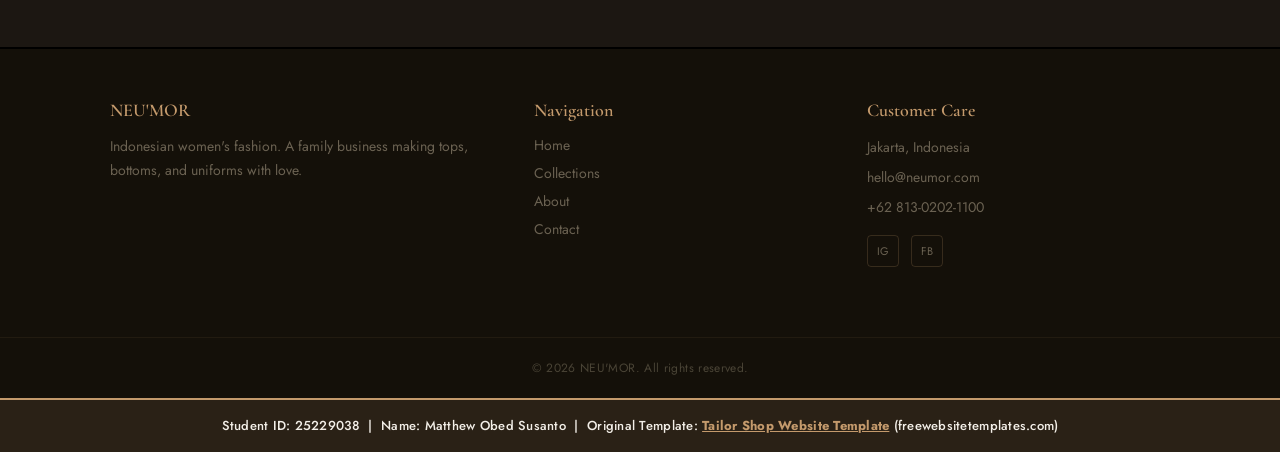
==== commit 9b91a2d9: "Update index.html" ====
--- a/index.html
+++ b/index.html
@@ -74,15 +74,15 @@
 				<ul class="info-strips">
 					<li>
 						<h2>Free Shipping</h2>
-						<p>Gratis pengiriman untuk seluruh Pulau Jawa</p>
+						<p>Free Shipping Accross Indonesia</p>
 					</li>
 					<li>
 						<h2>Customer Care</h2>
-						<p>Hubungi kami kapan saja</p>
+						<p>We Provide Customer Care So Please Call Us</p>
 					</li>
 					<li>
 						<h2>Uniforms</h2>
-						<p>Kami menerima pesanan seragam kantoran</p>
+						<p>We're Able to Receive Company Uniform Order</p>
 					</li>
 				</ul>
 
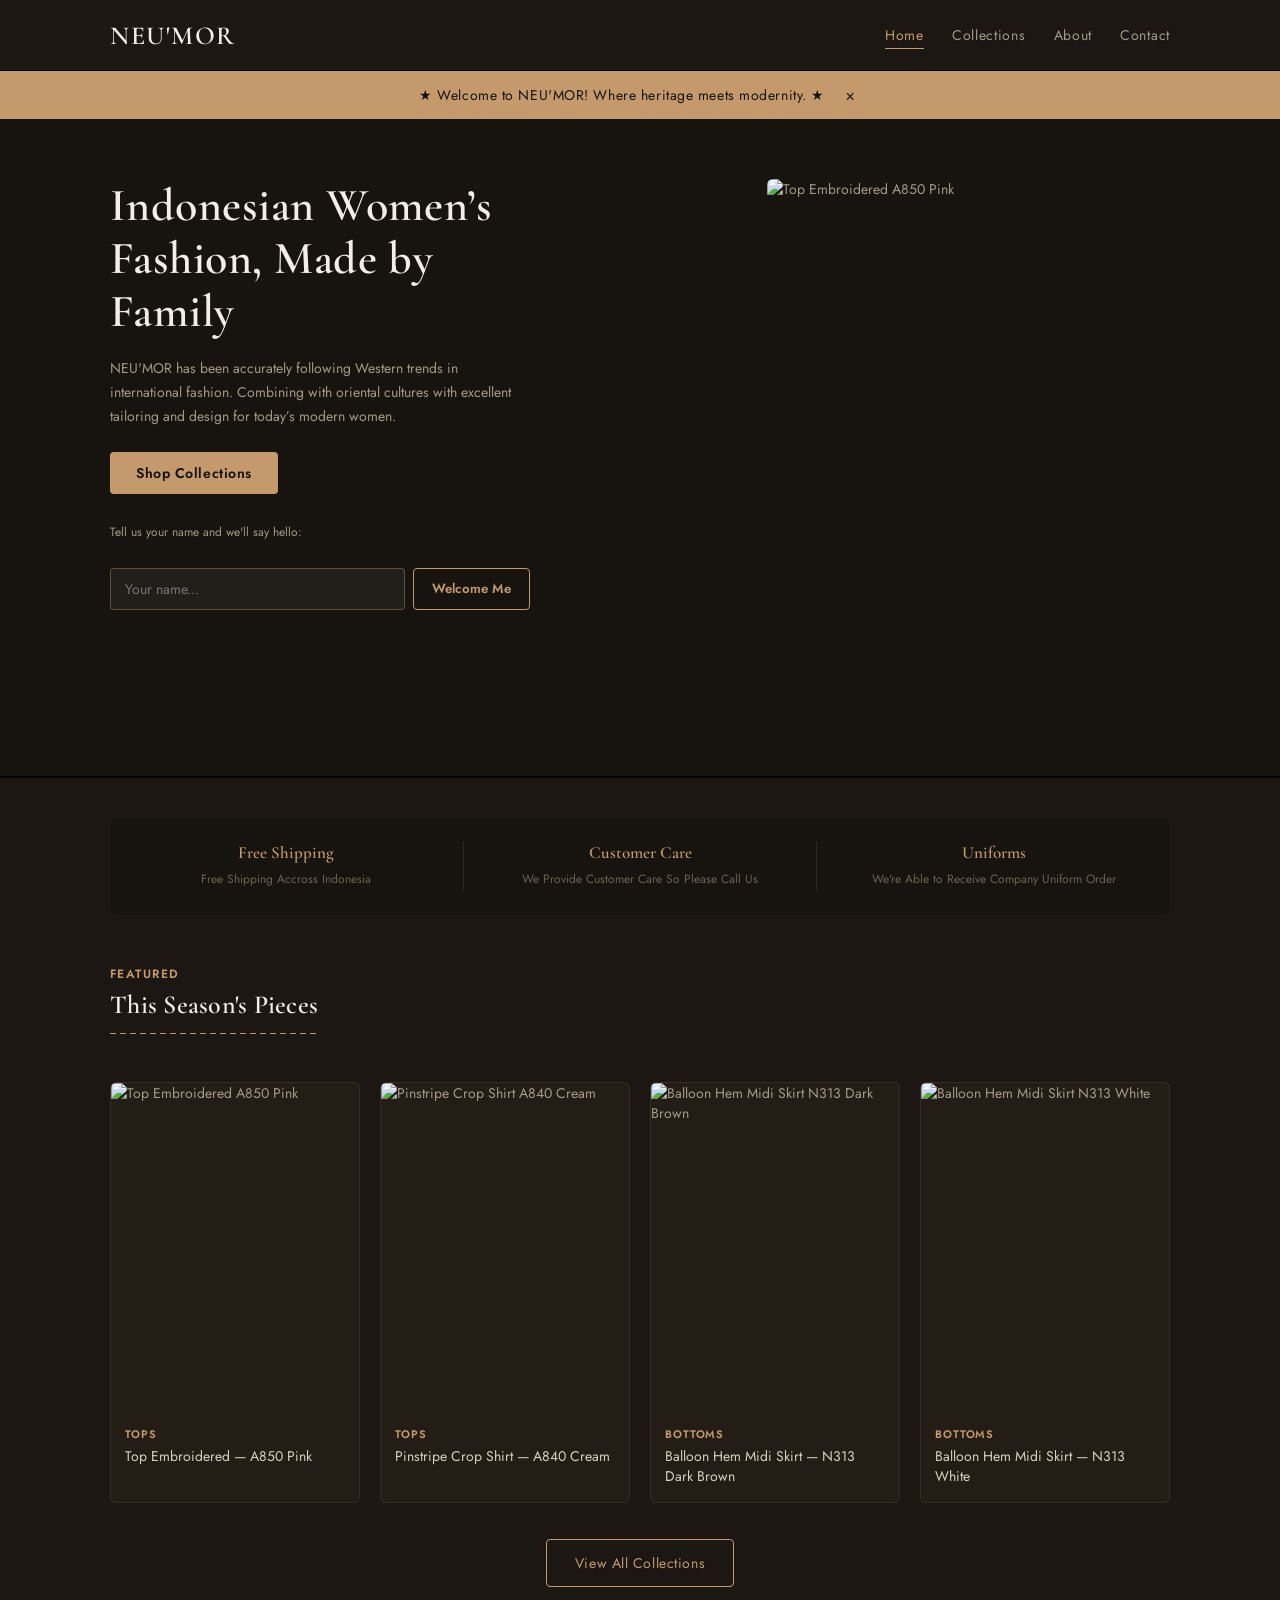
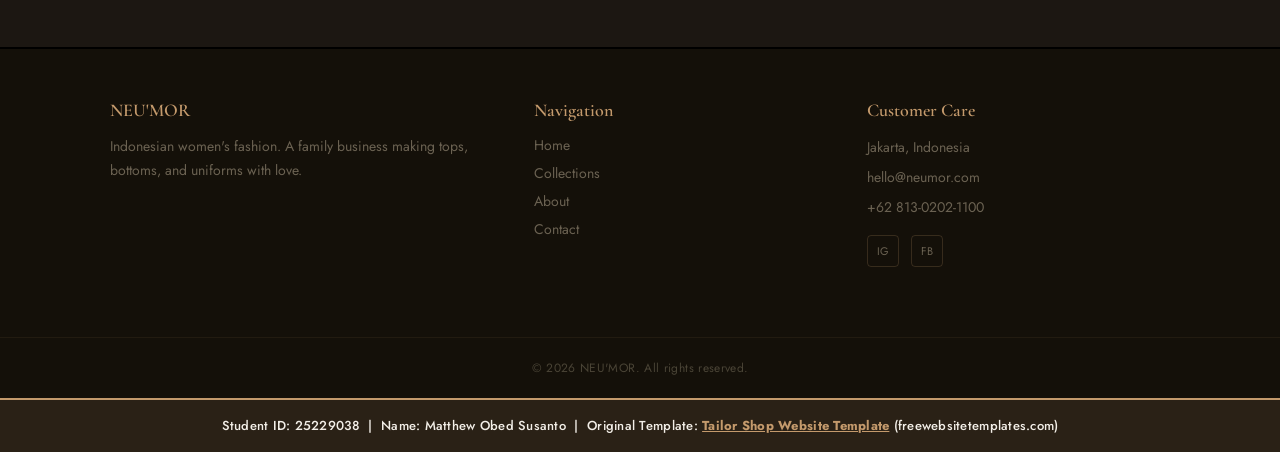
==== commit ebe2fc4d: "Update index.html" ====
--- a/index.html
+++ b/index.html
@@ -48,7 +48,7 @@
 				<div>
 					<h1>Indonesian Women&#8217;s Fashion, Made by Family</h1>
 					<p>
-						NEU'MOR has been accurately following Western trends in the international fashion trends. Combining with oriental cultures.
+						NEU'MOR has been accurately following Western trends in international fashion. Combining with oriental cultures with excellent tailoring and design for today’s modern women.
 					</p>
 					<a href="product.html" id="shopnow">Shop Collections</a>
 
